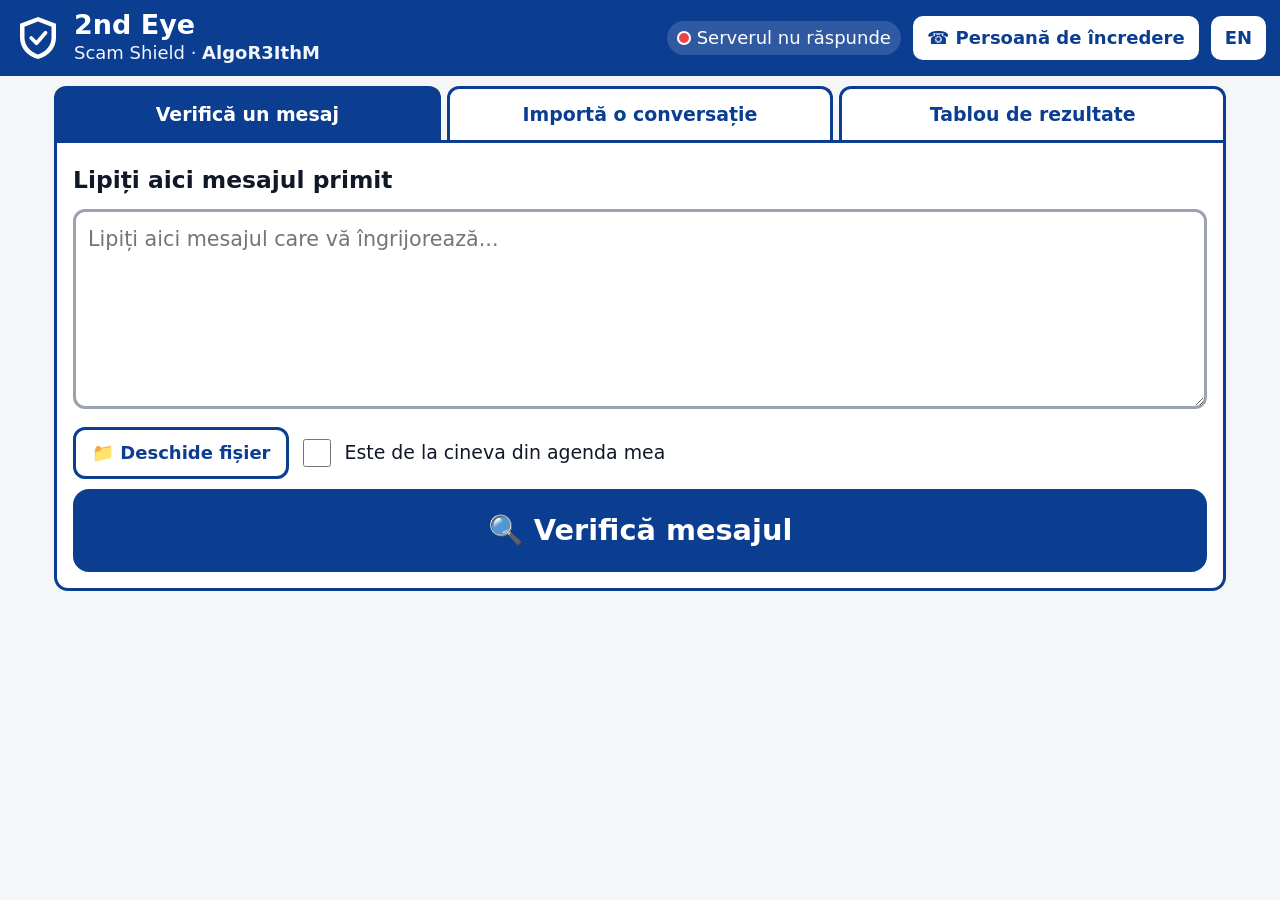
==== web/index.html @ 867c6724 "2nd Eye (AlgoR3IthM): working state before code freeze Detector (rules, link checks, local LLM, fusi" ====
<!doctype html>
<html lang="ro">
<head>
<meta charset="utf-8">
<meta name="viewport" content="width=device-width, initial-scale=1">
<title>2nd Eye - AlgoR3IthM</title>
<style>
:root{
  --bg:#f4f6f8; --card:#fff; --ink:#111827; --muted:#374151; --line:#9ca3af;
  --brand:#0b3d91; --brand-ink:#fff;
  --safe-bg:#dcfce7; --safe:#14532d; --safe-line:#15803d;
  --warn-bg:#fef3c7; --warn:#78350f; --warn-line:#b45309;
  --bad-bg:#fee2e2; --bad:#7f1d1d; --bad-line:#b91c1c;
  --hl:#fde047;
}
*{box-sizing:border-box}
html{font-size:18px}
body{margin:0;background:var(--bg);color:var(--ink);font-family:system-ui,-apple-system,"Segoe UI",Roboto,Arial,sans-serif;font-size:1rem;line-height:1.45}
button,input,textarea,select{font:inherit;color:inherit}
button{cursor:pointer}
:focus-visible{outline:4px solid #2563eb;outline-offset:2px}
header{background:var(--brand);color:#fff;padding:10px 14px;display:flex;align-items:center;gap:12px;flex-wrap:wrap}
.logo{width:48px;height:48px;flex:none}
.brand{flex:1;min-width:180px}
.brand b{display:block;font-size:1.5rem;line-height:1.1}
.brand span{font-size:1rem;opacity:.95}
.status{display:flex;align-items:center;gap:6px;font-size:1rem;background:rgba(255,255,255,.15);padding:4px 10px;border-radius:99px}
.dot{width:14px;height:14px;border-radius:50%;background:#9ca3af;border:2px solid #fff;flex:none}
.dot.on{background:#22c55e}.dot.rules{background:#facc15}.dot.off{background:#ef4444}
.hbtn{background:#fff;color:var(--brand);border:2px solid #fff;border-radius:10px;padding:6px 12px;font-weight:700;min-height:44px}
nav{display:flex;gap:6px;padding:10px 14px 0;max-width:1200px;margin:0 auto}
nav button{flex:1;padding:12px 8px;border:3px solid var(--brand);border-bottom:0;border-radius:12px 12px 0 0;background:#fff;color:var(--brand);font-weight:700;font-size:1.05rem}
nav button[aria-selected=true]{background:var(--brand);color:#fff}
main{max-width:1200px;margin:0 auto;padding:0 14px 40px}
.panel{background:var(--card);border:3px solid var(--brand);border-radius:0 0 14px 14px;padding:16px}
h2{margin:.2em 0 .5em;font-size:1.3rem}
textarea{width:100%;min-height:200px;font-size:1.15rem;padding:12px;border:3px solid var(--line);border-radius:12px;resize:vertical;background:#fff}
.row{display:flex;gap:10px;flex-wrap:wrap;align-items:center;margin:10px 0}
.btn{border:3px solid var(--brand);background:#fff;color:var(--brand);border-radius:12px;padding:10px 16px;font-weight:700;min-height:48px}
.btn.big{display:block;width:100%;background:var(--brand);color:#fff;font-size:1.6rem;padding:18px 12px;min-height:72px;border-radius:16px}
.btn:disabled{opacity:.6;cursor:wait}
.check{display:flex;align-items:center;gap:10px;font-size:1.05rem}
.check input{width:28px;height:28px;flex:none}
.msg{padding:12px 14px;border-radius:12px;border:3px solid var(--warn-line);background:var(--warn-bg);color:var(--warn);font-weight:600;margin:10px 0}
.msg.info{border-color:var(--brand);background:#dbeafe;color:#1e3a8a}
.hidden{display:none!important}
.love{background:#fff;color:var(--ink);border:3px solid var(--brand);border-radius:12px;padding:14px;margin-top:14px}
.love h3{margin:0 0 8px;font-size:1.3rem}
.love ul{list-style:none;margin:0;padding:0;display:flex;flex-direction:column;gap:8px}
.love li{border:3px solid var(--line);border-radius:10px;padding:8px 10px;font-size:1.05rem}
.love li.yes{border-color:var(--warn-line);background:var(--warn-bg);color:var(--warn);font-weight:700}
.love li b{display:block;font-size:1.05rem}
.love .big{font-size:1.5rem;font-weight:800;line-height:1.3;margin:12px 0 0}

/* result */
.result{border:5px solid;border-radius:18px;padding:16px;margin-top:16px}
.result.SAFE{background:var(--safe-bg);border-color:var(--safe-line);color:var(--safe)}
.result.SUSPICIOUS{background:var(--warn-bg);border-color:var(--warn-line);color:var(--warn)}
.result.SCAM{background:var(--bad-bg);border-color:var(--bad-line);color:var(--bad)}
.vhead{display:flex;gap:12px;align-items:center}
.vicon{font-size:3rem;line-height:1;flex:none;width:64px;height:64px;border-radius:50%;display:flex;align-items:center;justify-content:center;background:#fff;border:4px solid currentColor;font-weight:900}
.vlabel{font-size:1.9rem;font-weight:800;line-height:1.15}
.warning{font-size:1.65rem;line-height:1.35;margin:14px 0;font-weight:600;color:var(--ink);background:#fff;border-radius:12px;padding:14px}
.chips-title{font-weight:800;font-size:1.15rem;margin:12px 0 6px}
.chips{display:flex;gap:8px;flex-wrap:wrap}
.chip{background:#fff;border:3px solid currentColor;border-radius:99px;padding:6px 14px;font-weight:700;font-size:1.1rem;color:var(--ink)}
.acts{display:flex;gap:10px;flex-wrap:wrap;margin-top:14px}
.acts .btn{flex:1;min-width:200px;font-size:1.15rem}
.tel{display:inline-flex;align-items:center;justify-content:center;text-decoration:none}
details{margin-top:12px;color:var(--ink)}
summary{cursor:pointer;font-weight:700;padding:6px 0}
.tags{display:flex;gap:6px;flex-wrap:wrap;margin:6px 0}
.tag{font-size:.95rem;background:#fff;border:2px solid var(--line);border-radius:8px;padding:2px 8px;color:var(--ink)}
/* thread */
.thread{display:flex;flex-direction:column;gap:12px;margin-top:14px;color:var(--ink)}
.bwrap{display:flex;flex-direction:column;max-width:92%}
.bwrap.sender{align-self:flex-start}
.bwrap.reader{align-self:flex-end;align-items:flex-end}
.bubble{padding:10px 14px;border-radius:16px;font-size:1.1rem;white-space:pre-wrap;word-break:break-word;border:3px solid var(--line);background:#fff}
.bwrap.reader .bubble{background:#d1d5db;border-color:#6b7280;border-bottom-right-radius:4px}
.bwrap.sender .bubble{border-bottom-left-radius:4px}
.bwrap.first .bubble{border:5px solid var(--bad-line);background:#fff5f5}
.firstlbl{background:var(--bad-line);color:#fff;font-weight:800;padding:4px 10px;border-radius:8px 8px 0 0;align-self:flex-start;font-size:1rem}
.who{font-size:.95rem;color:var(--muted);margin:0 6px 2px}
mark{background:var(--hl);color:#000;border-radius:4px;padding:0 2px;font-weight:700;text-decoration:underline;text-decoration-style:wavy;text-underline-offset:3px}
.nf{margin-top:4px}
.nf .tag{border-color:var(--bad-line);color:var(--bad);background:#fff5f5;font-weight:600}
.risk{margin-top:6px;width:min(420px,100%)}
.rbar{position:relative;height:16px;background:#e5e7eb;border:2px solid #4b5563;border-radius:8px;overflow:hidden}
.rfill{height:100%}
.rtick{position:absolute;top:0;bottom:0;width:3px;background:#000}
.rtxt{font-size:.9rem;color:var(--muted);display:flex;justify-content:space-between}
/* dashboard */
.drop{border:4px dashed var(--brand);border-radius:14px;padding:16px;text-align:center;background:#eff6ff}
.drop.over{background:#bfdbfe}
.summary{display:flex;gap:10px;flex-wrap:wrap;margin:12px 0}
.sbox{flex:1;min-width:120px;border:3px solid;border-radius:12px;padding:6px 10px;text-align:center;font-weight:800;font-size:1.2rem;background:#fff}
.sbox small{display:block;font-weight:600;font-size:.95rem}
.sbox.SAFE{border-color:var(--safe-line);color:var(--safe)}
.sbox.SUSPICIOUS{border-color:var(--warn-line);color:var(--warn)}
.sbox.SCAM{border-color:var(--bad-line);color:var(--bad)}
.sbox.ALL{border-color:var(--brand);color:var(--brand)}
.tw{overflow-x:auto}
table{border-collapse:collapse;width:100%;font-size:1.1rem;min-width:820px}
th{background:var(--brand);color:#fff;text-align:left;padding:6px 8px;position:sticky;top:0}
td{padding:3px 8px;border-bottom:2px solid #d1d5db;white-space:nowrap}
td.fl{white-space:normal;font-size:.85rem;font-family:ui-monospace,Consolas,monospace;line-height:1.2}
tbody tr{cursor:pointer;height:38px}
tbody tr:hover{background:#eff6ff}
tbody tr:focus-visible{outline:4px solid #2563eb;outline-offset:-4px}
.vb{display:inline-block;font-weight:800;padding:1px 10px;border-radius:8px;border:3px solid}
.vb.SAFE{background:var(--safe-bg);color:var(--safe);border-color:var(--safe-line)}
.vb.SUSPICIOUS{background:var(--warn-bg);color:var(--warn);border-color:var(--warn-line)}
.vb.SCAM{background:var(--bad-bg);color:var(--bad);border-color:var(--bad-line)}
.vb.ERR{background:#e5e7eb;border-color:#4b5563}
td.diff{background:#fecaca;outline:3px solid var(--bad-line);outline-offset:-3px;font-weight:800}
.progress{height:20px;border:2px solid var(--brand);border-radius:10px;overflow:hidden;background:#fff}
.progress div{height:100%;background:var(--brand);width:0}
.cmp{margin-top:10px;font-weight:700;font-size:1.1rem}
dialog{border:5px solid var(--brand);border-radius:16px;padding:16px;max-width:760px;width:calc(100% - 20px);max-height:92vh;overflow:auto;background:#fff;color:var(--ink)}
dialog::backdrop{background:rgba(0,0,0,.6)}
dialog label{display:block;font-weight:700;margin:10px 0 4px}
dialog input[type=text],dialog input[type=tel]{width:100%;padding:10px;border:3px solid var(--line);border-radius:10px;font-size:1.1rem}
.toolbar{display:block}
body.compact header{padding:4px 14px}
body.compact .logo{width:34px;height:34px}
body.compact .brand span{display:none}
body.compact .brand b{font-size:1.2rem}
body.compact nav{padding-top:6px}
body.compact nav button{padding:6px 8px}
body.compact .panel{padding:8px}
body.compact .drop{padding:0 8px;border-width:2px;border-radius:8px}
body.compact .drop>div:first-child{display:none}
body.compact .drop .row{margin:2px 0}
body.compact .drop .btn{min-height:30px;padding:0 12px;border-width:2px}
body.compact .toolbar{display:flex;gap:10px;align-items:center;flex-wrap:wrap}
body.compact .summary{flex:1;margin:6px 0;flex-wrap:nowrap}
body.compact .sbox{padding:0 8px;min-width:0;font-size:1.1rem;display:flex;gap:8px;align-items:center;justify-content:center}
body.compact .toolbar .row{margin:0;flex-wrap:nowrap}
body.compact .toolbar .btn{min-height:36px;padding:2px 10px;font-size:.95rem}
body.compact .cmp{margin:2px 0;font-size:1rem}
body.compact th{padding:3px 8px}
body.compact main,body.compact nav{max-width:1700px}
body.compact td,body.compact th{line-height:1.1}
body.compact tbody tr{height:25px}
body.compact td.fl{font-size:.78rem;overflow-wrap:anywhere}
body.compact .msg{padding:4px 10px;margin:4px 0;font-size:.95rem}
body.compact td{padding:0 8px}
body.compact .vb{padding:0 8px;border-width:2px;font-size:1rem;line-height:1.05}
body.compact nav button{font-size:1rem}
/* import tab */
.hint{font-size:1.05rem;color:var(--muted);margin:6px 0 10px}
.q{font-weight:800;font-size:1.25rem;margin:16px 0 8px}
.pbtns{display:flex;gap:10px;flex-wrap:wrap}
.pbtn{border:3px solid var(--brand);background:#fff;color:var(--brand);border-radius:14px;padding:12px 18px;font-weight:800;font-size:1.3rem;min-height:56px;max-width:100%;overflow-wrap:anywhere}
.pbtn[aria-pressed=true]{background:var(--brand);color:#fff}
select{font-size:1.15rem;padding:10px;border:3px solid var(--line);border-radius:10px;background:#fff;min-height:48px;max-width:100%}
.impthread{max-height:420px;overflow-y:auto;padding:10px;border:3px solid var(--line);border-radius:12px;background:#f9fafb;margin-top:6px}
.fmtline{font-weight:700;margin:10px 0 0}
@media (max-width:480px){
  .vlabel{font-size:1.6rem}.warning{font-size:1.45rem}.btn.big{font-size:1.4rem}
  nav{padding:8px 8px 0}main{padding:0 8px 30px}.panel{padding:10px}
}
@media (min-width:900px){ .warning{font-size:1.9rem} .vlabel{font-size:2.2rem} }
</style>
</head>
<body>
<header>
  <svg class="logo" viewBox="0 0 64 64" role="img" aria-label="Shield">
    <path d="M32 4 56 13v18c0 15-10 25-24 29C18 56 8 46 8 31V13z" fill="#fff"/>
    <path d="M32 10 50 17v14c0 11-7 19-18 23C21 50 14 42 14 31V17z" fill="#0b3d91"/>
    <path d="M23 32l7 7 12-14" fill="none" stroke="#fff" stroke-width="5" stroke-linecap="round" stroke-linejoin="round"/>
  </svg>
  <div class="brand"><b>2nd Eye</b><span>Scam Shield &middot; <strong>AlgoR3IthM</strong></span></div>
  <div class="status" id="status" role="status"><span class="dot" id="dot"></span><span id="statusTxt"></span></div>
  <button class="hbtn" id="btnSettings" type="button"><span aria-hidden="true">&#9742;</span> <span data-i="settings"></span></button>
  <button class="hbtn" id="btnLang" type="button" aria-label="Limba / Language">EN</button>
</header>

<nav role="tablist">
  <button role="tab" id="tabCheck" aria-selected="true" aria-controls="pCheck" data-i="tabCheck"></button>
  <button role="tab" id="tabImp" aria-selected="false" aria-controls="pImp" data-i="tabImp"></button>
  <button role="tab" id="tabDash" aria-selected="false" aria-controls="pDash" data-i="tabDash"></button>
</nav>

<main>
<section class="panel" id="pCheck" role="tabpanel">
  <h2 data-i="pasteTitle"></h2>
  <textarea id="txt" data-ph="pastePh" aria-label="Message"></textarea>
  <div class="row">
    <button class="btn" id="btnFile" type="button"><span aria-hidden="true">&#128193;</span> <span data-i="openFile"></span></button>
    <input type="file" id="fileOne" accept=".json,application/json" class="hidden">
    <label class="check"><input type="checkbox" id="known"> <span data-i="known"></span></label>
  </div>
  <div id="fileNote" class="msg info hidden"></div>
  <button class="btn big" id="btnGo" type="button"><span aria-hidden="true">&#128269;</span> <span data-i="go"></span></button>
  <div id="checkMsg" class="msg hidden" role="alert"></div>
  <div id="resultBox"></div>
</section>

<section class="panel hidden" id="pImp" role="tabpanel">
  <h2 data-i="impTitle"></h2>
  <div class="hint" data-i="impHint"></div>
  <textarea id="impTxt" data-ph="impPh" aria-label="Conversation"></textarea>
  <div class="row">
    <button class="btn" id="impFileBtn" type="button"><span aria-hidden="true">&#128193;</span> <span data-i="impOpen"></span></button>
    <input type="file" id="impFile" accept=".txt,text/plain" class="hidden">
  </div>
  <div id="impNote" class="msg info hidden" role="status"></div>
  <div id="impStep" class="hidden">
    <div class="fmtline" id="impFmt"></div>
    <div id="impWho">
      <div class="q" id="impQ"></div>
      <div class="pbtns" id="impBtns" role="group" aria-labelledby="impQ"></div>
    </div>
    <div class="row">
      <label for="impChan" style="font-weight:700" data-i="impChan"></label>
      <select id="impChan">
        <option value="whatsapp">WhatsApp</option><option value="sms">SMS</option><option value="telegram">Telegram</option>
        <option value="messenger">Messenger</option><option value="email">Email</option>
      </select>
      <label class="check"><input type="checkbox" id="impKnown"> <span data-i="impKnown"></span></label>
    </div>
    <div class="q" data-i="impPrev"></div>
    <div class="impthread thread" id="impThread" tabindex="0"></div>
    <div style="height:14px"></div>
    <button class="btn big" id="impGo" type="button"><span aria-hidden="true">&#128269;</span> <span id="impGoTxt"></span></button>
  </div>
  <div id="impMsg" class="msg hidden" role="alert"></div>
  <div id="impResult"></div>
</section>

<section class="panel hidden" id="pDash" role="tabpanel">
  <div class="drop" id="drop">
    <div style="font-weight:700" data-i="dropTitle"></div>
    <div class="row" style="justify-content:center">
      <button class="btn" id="btnFolder" type="button"><span aria-hidden="true">&#128194;</span> <span data-i="loadFolder"></span></button>
      <button class="btn" id="btnFiles" type="button"><span aria-hidden="true">&#128196;</span> <span data-i="loadFiles"></span></button>
    </div>
    <input type="file" id="inFolder" webkitdirectory directory multiple class="hidden">
    <input type="file" id="inFiles" accept=".json,application/json" multiple class="hidden">
    <div class="progress hidden" id="prog"><div id="progBar"></div></div>
    <div id="progTxt"></div>
  </div>
  <div id="dashMsg" class="msg hidden" role="alert"></div>
  <div class="toolbar"><div class="summary" id="summary"></div>
  <div class="row" id="dashActs">
    <button class="btn" id="btnCsv" type="button" disabled><span aria-hidden="true">&#128190;</span> <span data-i="exportCsv"></span></button>
    <button class="btn" id="btnCmp" type="button" disabled><span aria-hidden="true">&#9878;</span> <span data-i="compare"></span></button>
    <input type="file" id="inCsv" accept=".csv,text/csv" class="hidden">
  </div></div>
  <div class="cmp" id="cmpOut"></div>
  <div class="tw"><table id="tbl">
    <thead><tr><th>ID</th><th data-i="colVerdict"></th><th data-i="colType"></th><th data-i="colScore"></th><th data-i="colFirst"></th><th data-i="colFlags"></th></tr></thead>
    <tbody id="tbody"></tbody>
  </table></div>
</section>
</main>

<dialog id="dlgDetail">
  <div class="row" style="justify-content:space-between"><h2 id="detTitle" style="margin:0"></h2><button class="btn" id="detClose" type="button" data-i="close"></button></div>
  <div id="detBody"></div>
</dialog>

<dialog id="dlgSet">
  <h2 data-i="settingsTitle"></h2>
  <p data-i="settingsHelp"></p>
  <label for="tName" data-i="tName"></label>
  <input type="text" id="tName" autocomplete="off">
  <label for="tNum" data-i="tNum"></label>
  <input type="tel" id="tNum" inputmode="tel" autocomplete="off" placeholder="07xx xxx xxx">
  <div class="row"><button class="btn" id="setSave" type="button" data-i="save"></button><button class="btn" id="setClear" type="button" data-i="clear"></button><button class="btn" id="setClose" type="button" data-i="close"></button></div>
</dialog>

<script>
"use strict";
(function(){
var MAX_CHARS = 8000;

var S = {
 ro:{
  loveTitle:"Semnele unei povești de dragoste false", loveYes:"⚠ Apare", loveNo:"✔ Nu apare",
  loveS1:"Îl cunoașteți doar de pe internet sau de la un mesaj venit din greșeală", loveS2:"Vorbește foarte repede despre dragoste", loveS3:"Are mereu un motiv să nu vă vedeți sau să nu vorbiți video", loveS4:"Vrea să vorbiți pe altă aplicație sau în secret", loveS5:"Cere bani pentru un drum, un colet, un spital sau o investiție", loveS6:"Promite că vă dă banii înapoi sau că veți fi bogați împreună",
  loveBig:"Cineva care vă iubește cu adevărat nu vă cere bani înainte să vă cunoască în persoană. Vorbiți cu cineva din familie înainte de orice.",
  settings:"Persoană de încredere", tabCheck:"Verifică un mesaj", tabDash:"Tablou de rezultate",
  pasteTitle:"Lipiți aici mesajul primit", pastePh:"Lipiți aici mesajul care vă îngrijorează...",
  openFile:"Deschide fișier", known:"Este de la cineva din agenda mea", go:"Verifică mesajul", checking:"Se verifică...",
  health_llm:"Pornit (cu analiză avansată)", health_rules:"Pornit (verificare pe reguli)", health_off:"Serverul nu răspunde", health_unk:"Se verifică serverul...",
  v_SAFE:"Pare în regulă", v_SUSPICIOUS:"Atenție, verificați înainte să răspundeți", v_SCAM:"Pare o țeapă! Nu răspundeți",
  wants:"Ce vrea de la dumneavoastră?", wantsNone:"Nu cere nimic periculos.", details:"Detalii: semne de alarmă și conversație", flagsTitle:"Semne de alarmă găsite",
  speak:"Citește cu voce tare", stopSpeak:"Oprește citirea", call:"Sună pe cineva de încredere", callNamed:"Sună: ",
  noVoice:"Nu am găsit pe acest dispozitiv o voce locală pentru citire. Mesajul nu este trimis nicăieri, deci nu pot citi cu voce tare.",
  noSpeech:"Citirea cu voce tare nu este disponibilă în acest browser.",
  needTrusted:"Mai întâi salvați o persoană de încredere (nume și număr).",
  settingsTitle:"Persoană de încredere", settingsHelp:"Familia salvează o singură dată aici cine poate fi sunat. Se păstrează doar pe acest dispozitiv.",
  tName:"Nume (de exemplu: Andrei, fiul meu)", tNum:"Număr de telefon", save:"Salvează", clear:"Șterge", close:"Închide", saved:"Salvat.",
  badNum:"Numărul nu pare corect. Folosiți doar cifre, de exemplu 0712345678.",
  firstHere:"Aici începe pericolul", sender:"Expeditor", reader:"Dumneavoastră", risk:"Risc", thr:"25 = suspect, 50 = țeapă",
  fileNote:"Fișier încărcat: ", fileCleared:"",
  errEmpty:"Nu ați lipit niciun mesaj. Lipiți textul în căsuță și apăsați butonul mare.",
  errLong:"Mesajul este foarte lung (peste "+MAX_CHARS+" de caractere). Lipiți doar partea importantă, vă rog.",
  errJson:"Fișierul nu pare un scenariu valid. Alegeți un fișier .json cu mesaje, sau lipiți textul mesajului.",
  errNoMsgs:"Fișierul nu conține mesaje de verificat.",
  errServer:"Nu mă pot conecta la serverul local. Verificați că aplicația este pornită și încercați din nou.",
  errBad:"Serverul a răspuns neașteptat. Încercați din nou peste câteva clipe.",
  dropTitle:"Trageți aici un dosar sau mai multe fișiere .json (doar acestea sunt analizate)",
  loadFolder:"Încarcă un dosar", loadFiles:"Încarcă fișiere", exportCsv:"Export CSV", compare:"Compară cu rezultatele așteptate",
  colVerdict:"Verdict", colType:"Tip țeapă", colScore:"Scor de risc", colFirst:"Prima alertă", colFlags:"Semne de alarmă (coduri)",
  total:"Scenarii încărcate", progress:"Se analizează ", of:" din ", done:"Gata.",
  noJson:"Nu am găsit niciun fișier .json în selecție.", skipped:" fișier(e) ignorate (nu sunt .json).", failedN:" scenariu(i) nu au putut fi analizate (marcate cu ERR).",
  cmpTitle:"Comparație cu fișierul așteptat", cmpVerdict:"verdict", cmpType:"tip", cmpFirst:"prima alertă", cmpMissing:"fără rând așteptat: ",
  errCsv:"Fișierul CSV nu pare corect.", cmpFirstLoad:"Încărcați mai întâi scenariile.",
  detTitle:"Detalii scenariu ", expected:"așteptat: ", noMsgs:"(fără mesaje)",
  tabImp:"Importă o conversație", impTitle:"Importați o conversație întreagă",
  impHint:"În WhatsApp: selectați mesajele, apăsați Copiere și lipiți aici. Sau deschideți un fișier exportat (.txt). Conversația rămâne pe acest calculator.",
  impPh:"Lipiți aici conversația copiată din WhatsApp, Telegram sau alt program...", impOpen:"Deschide conversația exportată (.txt)",
  impFile:"Fișier încărcat: ", impQ:"Care dintre aceștia sunteți dumneavoastră?", impChan:"Canal:", impKnown:"Este din agenda mea",
  impPrev:"Așa am înțeles conversația (dumneavoastră în dreapta, în gri):", impGo:"Verifică conversația", impGoSingle:"Verifică mesajul primit",
  impMore:"Se arată doar primele mesaje.",
  impSelNone:"Alegeți mai întâi care dintre participanți sunteți dumneavoastră.",
  impOne:"Am găsit un singur participant. Nu este o problemă: pot verifica textul ca pe un mesaj primit de la cealaltă persoană.",
  impPlain:"Nu am recunoscut o conversație cu mai mulți participanți. Pot verifica textul ca pe un singur mesaj primit de la cealaltă persoană.",
  impEmpty:"Nu am găsit mesaje în text. Lipiți conversația sau alegeți un fișier .txt.",
  impLong:"Textul este foarte lung. Lipiți doar partea importantă, vă rog.",
  impMsgs:" mesaje",
  fmt_whatsapp_web:"Format recunoscut: WhatsApp (copiat din WhatsApp Web sau desktop)", fmt_whatsapp_android:"Format recunoscut: WhatsApp (export Android)",
  fmt_whatsapp_ios:"Format recunoscut: WhatsApp (export iPhone)", fmt_telegram:"Format recunoscut: Telegram",
  fmt_generic:"Format recunoscut: rânduri de tipul „Nume: mesaj”", fmt_plain:"Format: text simplu"
 },
 en:{
  loveTitle:"Signs of a fake love story", loveYes:"⚠ Found", loveNo:"✔ Not found",
  loveS1:"You know them only from the internet or from a message sent by mistake", loveS2:"They talk about love very fast", loveS3:"They always have a reason not to meet or not to talk on video", loveS4:"They want to move to another app or keep it secret", loveS5:"They ask for money for a trip, a parcel, a hospital or an investment", loveS6:"They promise to pay you back or that you will be rich together",
  loveBig:"Someone who truly loves you does not ask you for money before meeting you in person. Talk to someone in your family before doing anything.",
  settings:"Trusted person", tabCheck:"Check a message", tabDash:"Results dashboard",
  pasteTitle:"Paste the message you received", pastePh:"Paste the message that worries you here...",
  openFile:"Open file", known:"It is from someone in my contacts", go:"Check the message", checking:"Checking...",
  health_llm:"On (with advanced analysis)", health_rules:"On (rules-only check)", health_off:"Server not responding", health_unk:"Checking server...",
  v_SAFE:"Looks fine", v_SUSPICIOUS:"Careful, check before you reply", v_SCAM:"Looks like a scam! Do not reply",
  wants:"What does it want from you?", wantsNone:"It does not ask for anything dangerous.", details:"Details: warning signs and conversation", flagsTitle:"Warning signs found",
  speak:"Read aloud", stopSpeak:"Stop reading", call:"Call someone you trust", callNamed:"Call: ",
  noVoice:"No local voice for reading was found on this device. The message is never sent anywhere, so I cannot read it aloud.",
  noSpeech:"Reading aloud is not available in this browser.",
  needTrusted:"First save a trusted person (name and number).",
  settingsTitle:"Trusted person", settingsHelp:"The family saves once here who can be called. It stays only on this device.",
  tName:"Name (for example: Andrei, my son)", tNum:"Phone number", save:"Save", clear:"Delete", close:"Close", saved:"Saved.",
  badNum:"The number does not look right. Use digits only, for example 0712345678.",
  firstHere:"Danger starts here", sender:"Sender", reader:"You", risk:"Risk", thr:"25 = suspicious, 50 = scam",
  fileNote:"File loaded: ", fileCleared:"",
  errEmpty:"No message pasted. Paste the text in the box and press the big button.",
  errLong:"The message is very long (over "+MAX_CHARS+" characters). Please paste only the important part.",
  errJson:"The file does not look like a valid scenario. Choose a .json file with messages, or paste the message text.",
  errNoMsgs:"The file contains no messages to check.",
  errServer:"I cannot reach the local server. Check that the app is running and try again.",
  errBad:"The server answered unexpectedly. Please try again in a moment.",
  dropTitle:"Drop a folder or several .json files here (only these are analysed)",
  loadFolder:"Load a folder", loadFiles:"Load files", exportCsv:"Export CSV", compare:"Compare with expected results",
  colVerdict:"Verdict", colType:"Scam type", colScore:"Risk score", colFirst:"First alert", colFlags:"Red flags (codes)",
  total:"Scenarios loaded", progress:"Analysing ", of:" of ", done:"Done.",
  noJson:"No .json file found in the selection.", skipped:" file(s) skipped (not .json).", failedN:" scenario(s) could not be analysed (marked ERR).",
  cmpTitle:"Comparison with expected file", cmpVerdict:"verdict", cmpType:"type", cmpFirst:"first alert", cmpMissing:"no expected row: ",
  errCsv:"The CSV file does not look right.", cmpFirstLoad:"Load the scenarios first.",
  detTitle:"Scenario details ", expected:"expected: ", noMsgs:"(no messages)",
  tabImp:"Import a conversation", impTitle:"Import a whole conversation",
  impHint:"In WhatsApp: select the messages, tap Copy and paste here. Or open an exported file (.txt). The conversation stays on this computer.",
  impPh:"Paste the conversation copied from WhatsApp, Telegram or another app here...", impOpen:"Open the exported conversation (.txt)",
  impFile:"File loaded: ", impQ:"Which of these are you?", impChan:"Channel:", impKnown:"It is from my contacts",
  impPrev:"This is how I understood the conversation (you on the right, in grey):", impGo:"Check the conversation", impGoSingle:"Check the received message",
  impMore:"Only the first messages are shown.",
  impSelNone:"First choose which participant is you.",
  impOne:"I found only one participant. That is fine: I can check the text as a message received from the other person.",
  impPlain:"I did not recognise a conversation with several participants. I can check the text as a single message received from the other person.",
  impEmpty:"No messages found in the text. Paste the conversation or choose a .txt file.",
  impLong:"The text is very long. Please paste only the important part.",
  impMsgs:" messages",
  fmt_whatsapp_web:"Format recognised: WhatsApp (copied from WhatsApp Web or desktop)", fmt_whatsapp_android:"Format recognised: WhatsApp (Android export)",
  fmt_whatsapp_ios:"Format recognised: WhatsApp (iPhone export)", fmt_telegram:"Format recognised: Telegram",
  fmt_generic:"Format recognised: lines like \"Name: message\"", fmt_plain:"Format: plain text"
 }
};
var FLAGS = {
 RF_CODE_REQUEST:["Vrea un cod primit pe telefon","Wants a code sent to your phone"],
 RF_REMOTE_ACCESS:["Vrea acces la calculatorul sau telefonul dumneavoastră","Wants access to your computer or phone"],
 RF_DATA_REQUEST:["Cere date personale sau ale cardului","Asks for personal or card data"],
 RF_PAYMENT_REQUEST:["Cere bani","Asks for money"],
 RF_SUSPICIOUS_CONTACT:["Link sau adresă care nu este cea oficială","Link or address that is not the official one"],
 RF_NEW_NUMBER:["Spune că are un număr nou","Says it has a new number"],
 RF_SECRECY:["Vă cere să păstrați secretul","Asks you to keep it secret"],
 RF_TOO_GOOD:["Promite ceva prea frumos ca să fie adevărat","Promises something too good to be true"],
 RF_IMPERSONATION:["Se dă drept altcineva (bancă, firmă, autoritate)","Pretends to be someone else (bank, firm, authority)"],
 RF_URGENCY:["Vă grăbește","Rushes you"],
 RF_THREAT:["Vă amenință","Threatens you"],
 RF_EMOTIONAL_PRESSURE:["Apasă pe sentimente","Plays on your feelings"],
 RF_CHANNEL_SWITCH:["Vă mută pe alt canal de discuție","Moves you to another chat channel"]
};
var CHIPS = [
 ["RF_PAYMENT_REQUEST","💰","Bani","Money"],
 ["RF_DATA_REQUEST","🪪","Date personale","Personal data"],
 ["RF_CODE_REQUEST","🔢","Cod","Code"],
 ["RF_REMOTE_ACCESS","🖥️","Acces la calculator","Computer access"],
 ["RF_URGENCY","⏱️","Grabă","Hurry"],
 ["RF_SECRECY","🤫","Secret","Secrecy"]
];
var ICON = {SAFE:"✔", SUSPICIOUS:"⚠", SCAM:"✖"};
var EMO = {SAFE:"🟢", SUSPICIOUS:"🟠", SCAM:"🔴"};
var VCOLOR = {SAFE:"#15803d", SUSPICIOUS:"#b45309", SCAM:"#b91c1c"};

var lang = "ro";
try{ var sl = localStorage.getItem("sb_lang"); if(sl==="en"||sl==="ro") lang=sl; }catch(e){}
function t(k){ return (S[lang][k]!==undefined?S[lang][k]:S.ro[k]) || k; }
function $(id){ return document.getElementById(id); }
function el(tag, cls, text){ var e=document.createElement(tag); if(cls) e.className=cls; if(text!==undefined&&text!==null) e.textContent=text; return e; }
function clear(n){ while(n.firstChild) n.removeChild(n.firstChild); }
function flagName(c){ var f=FLAGS[c]; return f? f[lang==="ro"?0:1] : c; }

var state = { health:null, last:null, lastKnown:false, rows:[], expected:null, cmpInfo:null, busy:false };

/* ---------- i18n ---------- */
function applyLang(){
  document.documentElement.lang = lang;
  var i, n, ns = document.querySelectorAll("[data-i]");
  for(i=0;i<ns.length;i++) ns[i].textContent = t(ns[i].getAttribute("data-i"));
  ns = document.querySelectorAll("[data-ph]");
  for(i=0;i<ns.length;i++) ns[i].placeholder = t(ns[i].getAttribute("data-ph"));
  $("btnLang").textContent = lang==="ro" ? "EN" : "RO";
  renderHealth();
  if(state.last) renderResult(state.last, state.lastKnown);
  renderTable(); renderSummary(); renderImport();
  if(state.expected) showCompare();
}

/* ---------- health ---------- */
function renderHealth(){
  var h = state.health, d = $("dot"), k;
  if(h===null){ k="health_unk"; d.className="dot"; }
  else if(h===false){ k="health_off"; d.className="dot off"; }
  else if(h.llm){ k="health_llm"; d.className="dot on"; }
  else { k="health_rules"; d.className="dot rules"; }
  $("statusTxt").textContent = t(k);
}
function pollHealth(){
  fetch("/api/health",{cache:"no-store"}).then(function(r){ if(!r.ok) throw 0; return r.json(); })
   .then(function(j){ state.health = {llm:!!(j&&j.llm), model:j&&j.model}; renderHealth(); })
   .catch(function(){ state.health=false; renderHealth(); });
}

/* ---------- API ---------- */
function postJSON(url, body){
  return fetch(url,{method:"POST",headers:{"Content-Type":"application/json"},body:JSON.stringify(body)})
   .then(function(r){
      if(!r.ok){ var e=new Error("http"); e.kind="bad"; throw e; }
      return r.json();
   }, function(){ var e=new Error("net"); e.kind="server"; throw e; })
   .then(function(j){
      if(!j || typeof j!=="object" || !j.verdict){ var e=new Error("shape"); e.kind="bad"; throw e; }
      return j;
   });
}
function errMsg(e){ return t(e && e.kind==="server" ? "errServer" : "errBad"); }

/* ---------- check tab ---------- */
var loadedScenario = null;
function showCheckMsg(m){ var b=$("checkMsg"); if(!m){ b.classList.add("hidden"); return; } b.textContent=m; b.classList.remove("hidden"); }

function isScenario(o){ return o && typeof o==="object" && !Array.isArray(o) && Array.isArray(o.messages); }

$("btnFile").onclick = function(){ $("fileOne").value=""; $("fileOne").click(); };
$("fileOne").onchange = function(){
  var f = this.files && this.files[0]; if(!f) return;
  showCheckMsg("");
  var rd = new FileReader();
  rd.onload = function(){
    var o; try{ o = JSON.parse(rd.result); }catch(e){ showCheckMsg(t("errJson")); return; }
    if(!isScenario(o)){ showCheckMsg(t("errJson")); return; }
    if(!o.messages.length){ showCheckMsg(t("errNoMsgs")); return; }
    loadedScenario = o;
    var n=$("fileNote"); n.textContent = t("fileNote")+f.name; n.classList.remove("hidden");
    $("txt").value = "";
  };
  rd.onerror = function(){ showCheckMsg(t("errJson")); };
  rd.readAsText(f);
};
$("txt").addEventListener("input", function(){ if(this.value && loadedScenario){ loadedScenario=null; $("fileNote").classList.add("hidden"); } });

$("btnGo").onclick = function(){
  if(state.busy) return;
  showCheckMsg("");
  var p, known = $("known").checked;
  if(loadedScenario){
    p = function(){ return postJSON("/api/analyze", loadedScenario); };
    known = !!(loadedScenario.sender && loadedScenario.sender.known_contact);
  } else {
    var txt = $("txt").value.trim();
    if(!txt){ showCheckMsg(t("errEmpty")); return; }
    if(txt.length > MAX_CHARS){ showCheckMsg(t("errLong")); return; }
    p = function(){ return postJSON("/api/analyze-text",{text:txt,channel:"sms",known_contact:known}); };
  }
  state.busy = true; $("btnGo").disabled = true;
  $("btnGo").lastElementChild.textContent = t("checking");
  p().then(function(r){ state.last=r; state.lastKnown=known; renderResult(r, known, "resultBox"); })
   .catch(function(e){ showCheckMsg(errMsg(e)); })
   .then(function(){ state.busy=false; $("btnGo").disabled=false; $("btnGo").lastElementChild.textContent=t("go"); });
};

function loveCard(r){
  var flags = Array.isArray(r.red_flags)? r.red_flags : [];
  var pm = Array.isArray(r.per_message)? r.per_message : [];
  var isRom = r.scam_type==="ROMANCE" || (flags.indexOf("RF_EMOTIONAL_PRESSURE")>=0 && flags.indexOf("RF_PAYMENT_REQUEST")>=0 && pm.length>1);
  if(!isRom) return null;
  var msgs = pm.filter(function(m){ return m.from==="sender"; });
  var all = msgs.map(function(m){ return lowFold(m.text==null?"":m.text); }).join(" \n ");
  var half = msgs.slice(0, Math.ceil(msgs.length/2)).map(function(m){ return lowFold(m.text==null?"":m.text); }).join(" \n ");
  var fl = {}; flags.forEach(function(f){ fl[f]=1; });
  msgs.forEach(function(m){ (m.new_flags||[]).forEach(function(f){ fl[f]=1; }); });
  function has(txt, re){ return re.test(txt); }
  var found = [
    r.known_contact===false || has(all, /ne-?am cunoscut pe|am gresit numarul|te-?am vazut pe (facebook|instagram|tinder)|te-?am gasit pe|ti-?am vazut profilul|mesaj gresit|numar gresit/),
    has(half, /te iubesc|iubirea mea|suflet pereche|dragostea mea|sotia mea|sotul meu|mi-?e dor de tine|dragoste la prima|te ador/),
    has(all, /platforma petrol|platforma|nava|pe mare|misiune|armata|armatei|onu|medic in strainatate|contract|camera nu merge|nu pot vorbi video|fara video|semnal slab|nu pot sa ne vedem|nu putem sa ne vedem|nu pot veni/),
    !!(fl.RF_CHANNEL_SWITCH || fl.RF_SECRECY) || has(all, /sa nu le spui|nu spune (nimanui|copiilor)|pe whatsapp|pe telegram|pe hangouts|scrie-?mi pe/),
    !!(fl.RF_PAYMENT_REQUEST || fl.RF_TOO_GOOD) || has(all, /bilet|avion|vama|colet|cadou|spital|operatie|cont blocat|mostenire|card cadou|carduri cadou|bitcoin|crypto|platforma de investitii|investitie/),
    has(all, /ti-?i dau inapoi|ti le dau inapoi|iti dau inapoi|returnez|vom fi impreuna|viitorul nostru|profit|te rambursez|bogati impreuna/)
  ];
  var box = el("div","love"); box.setAttribute("role","region");
  var h = el("h3",null,t("loveTitle")); box.appendChild(h);
  var ul = el("ul");
  found.forEach(function(f,i){
    var li = el("li", f?"yes":"no");
    li.appendChild(el("b",null,f?t("loveYes"):t("loveNo")));
    li.appendChild(el("span",null,t("loveS"+(i+1))));
    ul.appendChild(li);
  });
  box.appendChild(ul);
  box.appendChild(el("p","big",t("loveBig")));
  return box;
}
function chipsFor(flags){
  var out=[], i;
  for(i=0;i<CHIPS.length;i++) if(flags.indexOf(CHIPS[i][0])>=0) out.push(CHIPS[i]);
  return out;
}
function vLabel(r){
  var v = r.verdict;
  if(r.label && r.label[lang]) return r.label[lang];
  return t("v_"+v);
}
var curBox = "resultBox";
function renderResult(r, known, boxId){
  if(boxId) curBox = boxId;
  var box = $(curBox); clear(box);
  var v = (r.verdict==="SAFE"||r.verdict==="SUSPICIOUS"||r.verdict==="SCAM") ? r.verdict : "SUSPICIOUS";
  var card = el("div","result "+v); card.setAttribute("role","region");
  var head = el("div","vhead");
  head.appendChild(el("div","vicon",ICON[v])); head.firstChild.setAttribute("aria-hidden","true");
  var lab = el("div","vlabel", EMO[v]+" "+vLabel(r)); head.appendChild(lab);
  card.appendChild(head);
  var warn = (r.warning && (r.warning[lang]||r.warning.ro)) || "";
  if(warn){ var w = el("div","warning",warn); w.id="warnText"; card.appendChild(w); }
  var flags = Array.isArray(r.red_flags)? r.red_flags : [];
  card.appendChild(el("div","chips-title",t("wants")));
  var ch = chipsFor(flags), cw = el("div","chips");
  if(!ch.length) cw.appendChild(el("span","chip",t("wantsNone")));
  ch.forEach(function(c){ cw.appendChild(el("span","chip", c[1]+" "+c[lang==="ro"?2:3])); });
  card.appendChild(cw);
  var lc = loveCard(r); if(lc) card.appendChild(lc);
  var acts = el("div","acts");
  var sp = el("button","btn"); sp.type="button"; sp.appendChild(el("span",null,"🔊 ")); sp.appendChild(el("span",null,t("speak")));
  sp.onclick = function(){ toggleSpeak(warn, sp, card); };
  acts.appendChild(sp);
  var tr = readTrusted(), call;
  if(tr.number){
    call = el("a","btn tel","📞 "+t("call")+" ("+(tr.name||tr.number)+")");
    call.href = "tel:"+tr.number;
  } else {
    call = el("button","btn","📞 "+t("call")); call.type="button";
    call.onclick = function(){ openSettings(); };
  }
  acts.appendChild(call);
  card.appendChild(acts);
  var vm = el("div","msg hidden"); vm.id="speakMsg"; card.appendChild(vm);
  if(r.per_message && r.per_message.length){
    var d = el("details"); d.appendChild(el("summary",null,t("details")));
    d.appendChild(flagTags(flags));
    d.appendChild(buildThread(r));
    if(r.per_message.length>1) d.open = true;
    card.appendChild(d);
  } else if(flags.length){
    var d2 = el("details"); d2.appendChild(el("summary",null,t("details"))); d2.appendChild(flagTags(flags)); card.appendChild(d2);
  }
  box.appendChild(card);
  card.scrollIntoView({behavior:"smooth",block:"start"});
}
function flagTags(flags){
  var wrap = el("div"); wrap.appendChild(el("div","chips-title",t("flagsTitle")));
  var tg = el("div","tags");
  flags.forEach(function(f){ tg.appendChild(el("span","tag","• "+flagName(f))); });
  wrap.appendChild(tg); return wrap;
}

/* ---------- thread ---------- */
function setHighlighted(node, text, hl){
  /* server offsets are Python code points; slice on code points, not UTF-16 units (emoji = 2 units) */
  var cps = Array.from(text), len = cps.length;
  function sl(a,b){ return cps.slice(a,b).join(""); }
  var segs = (Array.isArray(hl)?hl:[]).filter(function(h){ return h && isFinite(h.start) && isFinite(h.end) && h.end>h.start; })
    .map(function(h){ return {s:Math.max(0,h.start|0), e:Math.min(len,h.end|0), f:h.flag}; })
    .filter(function(h){ return h.e>h.s; }).sort(function(a,b){ return a.s-b.s || b.e-a.e; });
  var pos=0;
  segs.forEach(function(h){
    if(h.s<pos){ return; }
    if(h.s>pos) node.appendChild(document.createTextNode(sl(pos,h.s)));
    var m = el("mark",null,sl(h.s,h.e)); if(h.f) m.title=flagName(h.f); node.appendChild(m);
    pos=h.e;
  });
  if(pos<len) node.appendChild(document.createTextNode(sl(pos)));
}
function riskBar(score, verdict){
  var w = el("div","risk");
  var bar = el("div","rbar"); bar.setAttribute("role","img");
  bar.setAttribute("aria-label",t("risk")+" "+score+"/100");
  var fill = el("div","rfill"); fill.style.width = Math.max(0,Math.min(100,score))+"%";
  fill.style.background = score>=50?VCOLOR.SCAM : score>=25?VCOLOR.SUSPICIOUS : VCOLOR.SAFE;
  bar.appendChild(fill);
  [25,50].forEach(function(x){ var k=el("div","rtick"); k.style.left=x+"%"; bar.appendChild(k); });
  w.appendChild(bar);
  var tx = el("div","rtxt"); tx.appendChild(el("span",null,t("risk")+": "+score+"/100")); tx.appendChild(el("span",null,t("thr")));
  w.appendChild(tx); return w;
}
function buildThread(r){
  var th = el("div","thread");
  var fa = r.first_alert;
  (r.per_message||[]).forEach(function(m){
    var isReader = m.from==="reader";
    var wrap = el("div","bwrap "+(isReader?"reader":"sender")+((fa!==null&&fa!==undefined&&m.n===fa&&!isReader)?" first":""));
    if(wrap.classList.contains("first")) wrap.appendChild(el("div","firstlbl","⚠ "+t("firstHere")));
    wrap.appendChild(el("div","who",(isReader?t("reader"):t("sender"))+" · #"+m.n));
    var b = el("div","bubble"); setHighlighted(b, String(m.text==null?"":m.text), m.highlights); wrap.appendChild(b);
    if(m.new_flags && m.new_flags.length){
      var nf = el("div","tags nf"); m.new_flags.forEach(function(f){ nf.appendChild(el("span","tag","⚠ "+flagName(f))); }); wrap.appendChild(nf);
    }
    if(!isReader && typeof m.cumulative_score==="number") wrap.appendChild(riskBar(m.cumulative_score, m.verdict_so_far));
    th.appendChild(wrap);
  });
  if(!th.firstChild) th.appendChild(el("div",null,t("noMsgs")));
  return th;
}

/* ---------- speech ---------- */
var speaking = false;
function pickVoice(){
  var vs = window.speechSynthesis.getVoices()||[], want = lang==="ro"?"ro":"en", i, c=null;
  for(i=0;i<vs.length;i++){ var l=(vs[i].lang||"").toLowerCase().replace("_","-");
    if(l.indexOf(want)===0 && vs[i].localService){ if(l===(want==="ro"?"ro-ro":"en-us")||l===(want==="ro"?"ro-ro":"en-gb")) return vs[i]; if(!c) c=vs[i]; } }
  return c;
}
function toggleSpeak(text, btn, card){
  var m = card.querySelector("#speakMsg"); m.classList.add("hidden");
  if(!("speechSynthesis" in window) || !window.SpeechSynthesisUtterance){ m.textContent=t("noSpeech"); m.classList.remove("hidden"); return; }
  if(speaking){ window.speechSynthesis.cancel(); speaking=false; btn.lastChild.textContent=t("speak"); return; }
  if(!text) return;
  var v = pickVoice();
  if(!v){ m.textContent=t("noVoice"); m.classList.remove("hidden"); return; }
  var u = new SpeechSynthesisUtterance(text); u.voice=v; u.lang=v.lang; u.rate=0.9;
  u.onend = u.onerror = function(){ speaking=false; btn.lastChild.textContent=t("speak"); };
  speaking=true; btn.lastChild.textContent=t("stopSpeak");
  window.speechSynthesis.cancel(); window.speechSynthesis.speak(u);
}
if("speechSynthesis" in window){ try{ window.speechSynthesis.getVoices(); window.speechSynthesis.onvoiceschanged=function(){}; }catch(e){} }

/* ---------- trusted person ---------- */
function readTrusted(){
  try{ var o=JSON.parse(localStorage.getItem("sb_trusted")||"null"); if(o && typeof o.number==="string") return {name:String(o.name||""),number:o.number}; }catch(e){}
  return {name:"",number:""};
}
function openSettings(){
  var tr=readTrusted(); $("tName").value=tr.name; $("tNum").value=tr.number;
  var d=$("dlgSet"); if(d.showModal) d.showModal(); else d.setAttribute("open","");
}
$("btnSettings").onclick = openSettings;
$("setClose").onclick = function(){ $("dlgSet").close(); };
$("setSave").onclick = function(){
  var n = $("tNum").value.replace(/[^\d+]/g,"");
  if(n.indexOf("+")>0) n = n.replace(/\+/g,"");
  if(n.replace(/\D/g,"").length<6){ alert(t("badNum")); return; }
  try{ localStorage.setItem("sb_trusted", JSON.stringify({name:$("tName").value.trim().slice(0,60),number:n})); }catch(e){}
  $("dlgSet").close(); if(state.last) renderResult(state.last,state.lastKnown);
};
$("setClear").onclick = function(){ try{ localStorage.removeItem("sb_trusted"); }catch(e){} $("dlgSet").close(); if(state.last) renderResult(state.last,state.lastKnown); };

/* ---------- tabs / lang ---------- */
function selectTab(which){
  var m = {check:["tabCheck","pCheck"], imp:["tabImp","pImp"], dash:["tabDash","pDash"]};
  Object.keys(m).forEach(function(k){
    $(m[k][0]).setAttribute("aria-selected", k===which); $(m[k][1]).classList.toggle("hidden", k!==which);
  });
}
$("tabImp").onclick=function(){ selectTab("imp"); };
$("tabCheck").onclick=function(){ selectTab("check"); };
$("tabDash").onclick=function(){ selectTab("dash"); };
$("btnLang").onclick=function(){ lang = lang==="ro"?"en":"ro"; try{ localStorage.setItem("sb_lang",lang); }catch(e){} applyLang(); };

/* ---------- dashboard ---------- */
function showDashMsg(m){ var b=$("dashMsg"); if(!m){ b.classList.add("hidden"); return; } b.textContent=m; b.classList.remove("hidden"); }
function idCmp(a,b){ return String(a.id).localeCompare(String(b.id),undefined,{numeric:true}); }

function renderSummary(){
  var s=$("summary"); clear(s);
  document.body.classList.toggle("compact", state.rows.length>0);
  if(!state.rows.length) return;
  var c={SCAM:0,SUSPICIOUS:0,SAFE:0};
  state.rows.forEach(function(r){ if(r.res && c[r.res.verdict]!==undefined) c[r.res.verdict]++; });
  function box(cls,label,n,ic){ var b=el("div","sbox "+cls); b.appendChild(el("small",null,label)); b.appendChild(document.createTextNode((ic?ic+" ":"")+n)); s.appendChild(b); }
  box("ALL",t("total"),state.rows.length,"");
  box("SCAM","SCAM",c.SCAM,ICON.SCAM);
  box("SUSPICIOUS","SUSPICIOUS",c.SUSPICIOUS,ICON.SUSPICIOUS);
  box("SAFE","SAFE",c.SAFE,ICON.SAFE);
}
function vbadge(v){ var b=el("span","vb "+(ICON[v]?v:"ERR"),(ICON[v]||"?")+" "+v); return b; }
function expectedFor(id){ return state.expected? state.expected[id] : null; }

function renderTable(){
  var tb=$("tbody"); clear(tb);
  state.rows.forEach(function(row){
    var tr=el("tr"); tr.tabIndex=0; tr.setAttribute("role","button");
    var r=row.res, ex=expectedFor(row.id);
    function td(content,cls,key,val){
      var c=el("td",cls||null);
      if(typeof content==="string") c.textContent=content; else if(content) c.appendChild(content);
      if(ex && key){ var same = key==="red_flags" ? ex[key].split(";").filter(Boolean).sort().join(";")===String(val).split(";").filter(Boolean).sort().join(";") : ex[key]===val; if(!same){ c.classList.add("diff"); c.title=t("expected")+ex[key]; c.appendChild(document.createTextNode("  ≠ "+(ex[key]===""?"—":ex[key]))); } }
      tr.appendChild(c); return c;
    }
    var flags = r? (r.red_flags||[]).join(";") : "";
    var fa = r && r.first_alert!=null ? String(r.first_alert) : "";
    td(row.id,null,null);
    td(r? vbadge(r.verdict) : vbadge("ERR"),null,"verdict",r?r.verdict:"ERR");
    td(r? String(r.scam_type||"") : "",null,"scam_type",r?String(r.scam_type||""):"");
    td(r? String(r.risk_score) : "",null,"risk_score",r?String(r.risk_score):"");
    td(fa,null,"first_alert",fa);
    td(flags,"fl","red_flags",flags);
    var open=function(){ if(r) openDetail(r,row.id); };
    tr.onclick=open; tr.onkeydown=function(e){ if(e.key==="Enter"||e.key===" "){ e.preventDefault(); open(); } };
    tb.appendChild(tr);
  });
  var has = state.rows.some(function(r){return r.res;});
  $("btnCsv").disabled=!has; $("btnCmp").disabled=!has;
}

function openDetail(r,id){
  $("detTitle").textContent = t("detTitle")+id;
  var b=$("detBody"); clear(b);
  var v=(ICON[r.verdict]?r.verdict:"SUSPICIOUS");
  var card=el("div","result "+v);
  var head=el("div","vhead"); var ic=el("div","vicon",ICON[v]); ic.setAttribute("aria-hidden","true"); head.appendChild(ic);
  head.appendChild(el("div","vlabel",EMO[v]+" "+vLabel(r))); card.appendChild(head);
  var warn=(r.warning&&(r.warning[lang]||r.warning.ro))||""; if(warn) card.appendChild(el("div","warning",warn));
  card.appendChild(el("div",null,(r.scam_type||"")+" · "+t("risk")+" "+r.risk_score));
  card.appendChild(flagTags(r.red_flags||[]));
  var lc2 = loveCard(r); if(lc2) card.appendChild(lc2);
  card.appendChild(buildThread(r));
  b.appendChild(card);
  var d=$("dlgDetail"); if(d.showModal) d.showModal(); else d.setAttribute("open","");
}
$("detClose").onclick=function(){ $("dlgDetail").close(); };
document.querySelectorAll("dialog").forEach(function(d){ d.addEventListener("click",function(e){ if(e.target===d) d.close(); }); });

/* loading files */
$("btnFolder").onclick=function(){ $("inFolder").value=""; $("inFolder").click(); };
$("btnFiles").onclick=function(){ $("inFiles").value=""; $("inFiles").click(); };
$("inFolder").onchange=function(){ runFiles(Array.prototype.slice.call(this.files)); };
$("inFiles").onchange=function(){ runFiles(Array.prototype.slice.call(this.files)); };

var drop=$("drop");
["dragenter","dragover"].forEach(function(ev){ drop.addEventListener(ev,function(e){ e.preventDefault(); drop.classList.add("over"); }); });
["dragleave","drop"].forEach(function(ev){ drop.addEventListener(ev,function(e){ e.preventDefault(); drop.classList.remove("over"); }); });
window.addEventListener("dragover",function(e){ e.preventDefault(); });
window.addEventListener("drop",function(e){ e.preventDefault(); });
drop.addEventListener("drop",function(e){
  var dt=e.dataTransfer; if(!dt) return;
  var items=dt.items, entries=[], i;
  if(items && items.length && items[0].webkitGetAsEntry){
    for(i=0;i<items.length;i++){ var en=items[i].webkitGetAsEntry(); if(en) entries.push(en); }
    walk(entries).then(runFiles).catch(function(){ runFiles(Array.prototype.slice.call(dt.files)); });
  } else runFiles(Array.prototype.slice.call(dt.files));
});
function walk(entries){
  var files=[];
  function one(en){
    if(en.isFile) return new Promise(function(res){ en.file(function(f){ files.push(f); res(); },function(){ res(); }); });
    if(en.isDirectory){
      var rd=en.createReader(), all=[];
      return new Promise(function(res){
        (function more(){ rd.readEntries(function(b){ if(!b.length){ res(); return; } all=all.concat(Array.prototype.slice.call(b)); more(); },function(){ res(); }); })();
      }).then(function(){ return seq(all); });
    }
    return Promise.resolve();
  }
  function seq(list){ return list.reduce(function(p,en){ return p.then(function(){ return one(en); }); },Promise.resolve()); }
  return seq(entries).then(function(){ return files; });
}
function readText(f){ return new Promise(function(res,rej){ var r=new FileReader(); r.onload=function(){res(r.result);}; r.onerror=function(){rej();}; r.readAsText(f); }); }

var dashBusy=false;
function runFiles(files){
  if(dashBusy) return;
  showDashMsg("");
  var js=files.filter(function(f){ return /\.json$/i.test(f.name); });
  var skipped=files.length-js.length;
  if(!js.length){ showDashMsg(t("noJson")); return; }
  js.sort(function(a,b){ return a.name.localeCompare(b.name,undefined,{numeric:true}); });
  dashBusy=true; state.rows=[]; state.cmpInfo=null; $("cmpOut").textContent="";
  var bar=$("progBar"), prog=$("prog"), pt=$("progTxt"); prog.classList.remove("hidden"); bar.style.width="0";
  var failed=0, serverDown=false;
  js.reduce(function(p,f,i){
    return p.then(function(){
      pt.textContent=t("progress")+(i+1)+t("of")+js.length+" ("+f.name+")";
      if(serverDown){ failed++; return; }
      return readText(f).then(function(txt){
        var o; try{ o=JSON.parse(txt); }catch(e){ failed++; state.rows.push({id:f.name.replace(/\.json$/i,""),res:null}); return; }
        if(!isScenario(o)){ failed++; state.rows.push({id:(o&&o.id)||f.name.replace(/\.json$/i,""),res:null}); return; }
        return postJSON("/api/analyze",o).then(function(r){
          state.rows.push({id:String(r.id||o.id||f.name.replace(/\.json$/i,"")),res:r});
        }).catch(function(e){ failed++; if(e.kind==="server") serverDown=true; state.rows.push({id:String(o.id||f.name),res:null}); });
      },function(){ failed++; });
    }).then(function(){
      bar.style.width=Math.round((i+1)/js.length*100)+"%";
      state.rows.sort(idCmp); renderTable(); renderSummary();
    });
  },Promise.resolve()).then(function(){
    dashBusy=false; pt.textContent=t("done"); prog.classList.add("hidden"); if(document.body.classList.contains("compact")) pt.textContent="";
    var m=[]; if(serverDown) m.push(t("errServer")); else if(failed) m.push(failed+t("failedN")); if(skipped) m.push(skipped+t("skipped"));
    showDashMsg(m.join(" "));
    if(state.expected) showCompare();
  });
}

/* CSV */
function csvCell(s){ s=String(s); return /[",\n\r]/.test(s)? '"'+s.replace(/"/g,'""')+'"' : s; }
$("btnCsv").onclick=function(){
  var lines=["id,verdict,scam_type,risk_score,first_alert,red_flags"];
  state.rows.forEach(function(row){ var r=row.res; if(!r) return;
    lines.push([row.id,r.verdict,r.scam_type||"",r.risk_score,r.first_alert==null?"":r.first_alert,(r.red_flags||[]).join(";")].map(csvCell).join(","));
  });
  var blob=new Blob([lines.join("\n")+"\n"],{type:"text/csv;charset=utf-8"});
  var a=document.createElement("a"); a.href=URL.createObjectURL(blob); a.download="results.csv";
  document.body.appendChild(a); a.click(); document.body.removeChild(a);
  setTimeout(function(){ URL.revokeObjectURL(a.href); },2000);
};
function parseCsv(text){
  var rows=[],row=[],cur="",q=false,i,c;
  text=text.replace(/^﻿/,"");
  for(i=0;i<text.length;i++){ c=text[i];
    if(q){ if(c==='"'){ if(text[i+1]==='"'){cur+='"';i++;} else q=false; } else cur+=c; }
    else if(c==='"') q=true;
    else if(c===","){ row.push(cur);cur=""; }
    else if(c==="\n"||c==="\r"){ if(c==="\r"&&text[i+1]==="\n") i++; row.push(cur);cur=""; rows.push(row);row=[]; }
    else cur+=c;
  }
  if(cur!==""||row.length){ row.push(cur); rows.push(row); }
  return rows.filter(function(r){ return r.length>1 || (r[0]&&r[0].trim()); });
}
$("btnCmp").onclick=function(){ if(!state.rows.length){ showDashMsg(t("cmpFirstLoad")); return; } $("inCsv").value=""; $("inCsv").click(); };
$("inCsv").onchange=function(){
  var f=this.files&&this.files[0]; if(!f) return; showDashMsg("");
  readText(f).then(function(txt){
    var rows=parseCsv(txt); if(rows.length<2) throw 0;
    var h=rows[0].map(function(x){return x.trim().toLowerCase();});
    var ix={}; ["id","verdict","scam_type","risk_score","first_alert","red_flags"].forEach(function(k){ ix[k]=h.indexOf(k); });
    if(ix.id<0||ix.verdict<0) throw 0;
    var ex={};
    rows.slice(1).forEach(function(r){ var o={}; for(var k in ix) o[k]=ix[k]>=0?(r[ix[k]]||"").trim():""; ex[o.id]=o; });
    state.expected=ex; renderTable(); showCompare();
  }).catch(function(){ showDashMsg(t("errCsv")); });
};
function showCompare(){
  var out=$("cmpOut"), ok={verdict:0,scam_type:0,first_alert:0}, n=0, miss=[];
  state.rows.forEach(function(row){
    var ex=state.expected[row.id], r=row.res;
    if(!ex){ miss.push(row.id); return; }
    n++;
    if(!r) return;
    if(r.verdict===ex.verdict) ok.verdict++;
    if(String(r.scam_type||"")===ex.scam_type) ok.scam_type++;
    if((r.first_alert==null?"":String(r.first_alert))===ex.first_alert) ok.first_alert++;
  });
  var s=t("cmpTitle")+": "+t("cmpVerdict")+" "+ok.verdict+"/"+n+" · "+t("cmpType")+" "+ok.scam_type+"/"+n+" · "+t("cmpFirst")+" "+ok.first_alert+"/"+n;
  if(miss.length) s+=" · "+t("cmpMissing")+miss.join(", ");
  out.textContent=s;
}

/* ---------- import a conversation ---------- */
var IMP_MAX = 100000, PREV_MAX = 200;
var imp = { parsed:null, me:null, seq:0, timer:null, busy:false };
function impMsg(m){ var b=$("impMsg"); if(!m){ b.classList.add("hidden"); return; } b.textContent=m; b.classList.remove("hidden"); }
function postPlain(url, body){
  return fetch(url,{method:"POST",headers:{"Content-Type":"application/json"},body:JSON.stringify(body)})
   .then(function(r){ if(!r.ok){ var e=new Error("http"); e.kind="bad"; throw e; } return r.json(); },
         function(){ var e=new Error("net"); e.kind="server"; throw e; });
}
function lowFold(s){ try{ return String(s).normalize("NFD").replace(/[\u0300-\u036f]/g,"").toLowerCase().trim(); }catch(e){ return String(s).toLowerCase().trim(); } }
function guessMe(parts){
  var i, names=["eu","tu","me","you"];
  for(i=0;i<parts.length;i++) if(names.indexOf(lowFold(parts[i]))>=0) return parts[i];
  var rem=null; try{ rem=localStorage.getItem("sb_me"); }catch(e){}
  if(rem && parts.indexOf(rem)>=0) return rem;
  return null;
}
function impMulti(){ return !!(imp.parsed && imp.parsed.participants && imp.parsed.participants.length>=2); }
function renderImport(){
  var p = imp.parsed, step=$("impStep");
  if(!p || !p.messages || !p.messages.length){ step.classList.add("hidden"); return; }
  step.classList.remove("hidden");
  var multi = impMulti();
  $("impFmt").textContent = t("fmt_"+p.format) + " · " + p.messages.length + t("impMsgs");
  var q=$("impQ"), btns=$("impBtns"); clear(btns);
  if(multi){
    q.textContent = t("impQ");
    p.participants.forEach(function(name){
      var b=el("button","pbtn"); b.type="button";
      var sel = name===imp.me;
      b.setAttribute("aria-pressed", sel?"true":"false");
      b.appendChild(el("span",null,sel?"\u2714 ":"")); b.appendChild(el("span",null,name));
      b.onclick=function(){ imp.me=name; try{ localStorage.setItem("sb_me",name); }catch(e){} impMsg(""); renderImport(); };
      btns.appendChild(b);
    });
  } else {
    q.textContent = t(p.format==="plain" ? "impPlain" : "impOne");
  }
  $("impGoTxt").textContent = t(multi ? "impGo" : "impGoSingle");
  var th=$("impThread"); clear(th);
  p.messages.slice(0,PREV_MAX).forEach(function(m,i){
    var isMe = multi && m.author===imp.me;
    var w = el("div","bwrap "+(isMe?"reader":"sender"));
    w.appendChild(el("div","who",(isMe?t("reader"):(m.author||t("sender")))+" \u00b7 #"+(i+1)));
    w.appendChild(el("div","bubble",m.text));
    th.appendChild(w);
  });
  if(p.messages.length>PREV_MAX) th.appendChild(el("div","hint",t("impMore")));
}
function impParse(){
  var txt = $("impTxt").value, my = ++imp.seq;
  impMsg(""); clear($("impResult"));
  if(!txt.trim()){ imp.parsed=null; renderImport(); return; }
  if(txt.length>IMP_MAX){ imp.parsed=null; renderImport(); impMsg(t("impLong")); return; }
  postPlain("/api/parse-chat",{text:txt}).then(function(j){
    if(my!==imp.seq) return;
    if(!j || !Array.isArray(j.messages) || !Array.isArray(j.participants)){ var e=new Error("shape"); e.kind="bad"; throw e; }
    imp.parsed = j;
    imp.me = j.participants.length>=2 ? guessMe(j.participants) : null;
    if(!j.messages.length) impMsg(t("impEmpty"));
    renderImport();
  }).catch(function(e){ if(my!==imp.seq) return; imp.parsed=null; renderImport(); impMsg(errMsg(e)); });
}
$("impTxt").addEventListener("input", function(){
  $("impNote").classList.add("hidden");
  imp.seq++; imp.parsed=null; renderImport();
  clearTimeout(imp.timer); imp.timer=setTimeout(impParse,350);
});
$("impFileBtn").onclick=function(){ $("impFile").value=""; $("impFile").click(); };
$("impFile").onchange=function(){
  var f=this.files&&this.files[0]; if(!f) return;
  readText(f).then(function(txt){
    $("impTxt").value=txt;
    var n=$("impNote"); n.textContent=t("impFile")+f.name; n.classList.remove("hidden");
    impParse();
  }).catch(function(){ impMsg(t("errBad")); });
};
$("impGo").onclick=function(){
  if(imp.busy || !imp.parsed) return;
  impMsg("");
  var multi=impMulti();
  if(multi && imp.me===null){ impMsg(t("impSelNone")); return; }
  var known=$("impKnown").checked;
  imp.busy=true; $("impGo").disabled=true; $("impGoTxt").textContent=t("checking");
  postPlain("/api/analyze-chat",{text:$("impTxt").value,me:multi?imp.me:null,channel:$("impChan").value,known_contact:known})
   .then(function(r){
      if(!r || typeof r!=="object" || !r.verdict){ var e=new Error("shape"); e.kind="bad"; throw e; }
      state.last=r; state.lastKnown=known; renderResult(r, known, "impResult");
   })
   .catch(function(e){ impMsg(errMsg(e)); })
   .then(function(){ imp.busy=false; $("impGo").disabled=false; $("impGoTxt").textContent=t(impMulti()?"impGo":"impGoSingle"); });
};

/* ---------- start ---------- */
applyLang(); pollHealth(); setInterval(pollHealth,20000);
})();
</script>
</body>
</html>
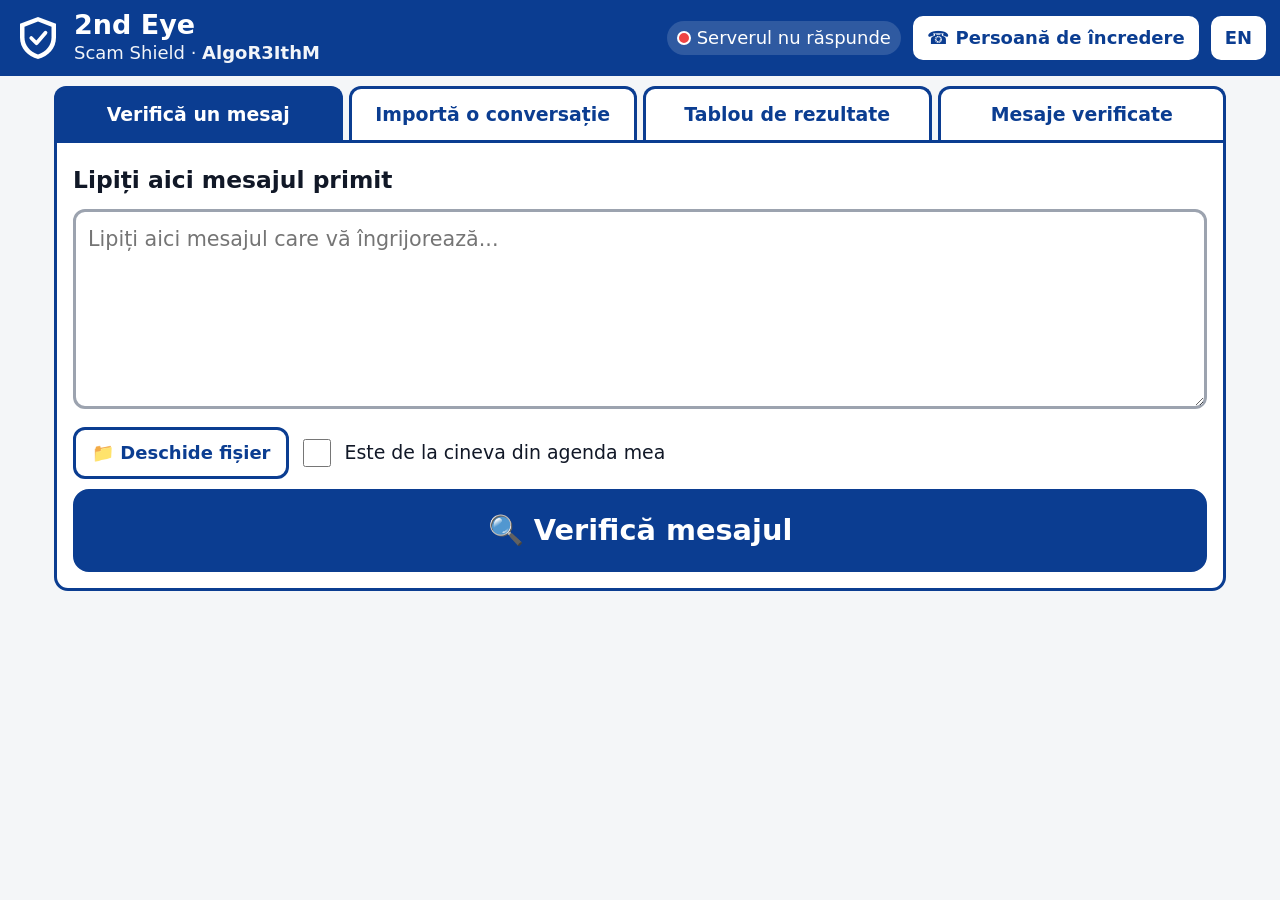
==== commit fb2a118a: "Live 'Mesaje verificate' tab + red/amber alert banner in web UI; desktop alert shows score bar, flag" ====
--- a/web/index.html
+++ b/web/index.html
@@ -177,10 +177,12 @@
   <button class="hbtn" id="btnLang" type="button" aria-label="Limba / Language">EN</button>
 </header>
 
+<div id="liveAlert" class="hidden" role="alert" style="max-width:1100px;margin:12px auto;padding:0 16px"></div>
 <nav role="tablist">
   <button role="tab" id="tabCheck" aria-selected="true" aria-controls="pCheck" data-i="tabCheck"></button>
   <button role="tab" id="tabImp" aria-selected="false" aria-controls="pImp" data-i="tabImp"></button>
   <button role="tab" id="tabDash" aria-selected="false" aria-controls="pDash" data-i="tabDash"></button>
+  <button role="tab" id="tabLive" aria-selected="false" aria-controls="pLive" data-i="tabLive"></button>
 </nav>
 
 <main>
@@ -254,6 +256,15 @@
     <thead><tr><th>ID</th><th data-i="colVerdict"></th><th data-i="colType"></th><th data-i="colScore"></th><th data-i="colFirst"></th><th data-i="colFlags"></th></tr></thead>
     <tbody id="tbody"></tbody>
   </table></div>
+</section>
+
+<section class="panel hidden" id="pLive" role="tabpanel">
+  <h2 data-i="liveTitle"></h2>
+  <div id="liveStatus" class="hint" aria-live="polite"></div>
+  <div class="hint" data-i="liveNote"></div>
+  <div class="row"><button class="btn" id="liveClear" type="button"><span aria-hidden="true">&#128465;</span> <span data-i="liveClear"></span></button></div>
+  <div class="hint" data-i="liveOpen"></div>
+  <div id="liveList"></div>
 </section>
 </main>
 
@@ -325,7 +336,11 @@
   impMsgs:" mesaje",
   fmt_whatsapp_web:"Format recunoscut: WhatsApp (copiat din WhatsApp Web sau desktop)", fmt_whatsapp_android:"Format recunoscut: WhatsApp (export Android)",
   fmt_whatsapp_ios:"Format recunoscut: WhatsApp (export iPhone)", fmt_telegram:"Format recunoscut: Telegram",
-  fmt_generic:"Format recunoscut: rânduri de tipul „Nume: mesaj”", fmt_plain:"Format: text simplu"
+  fmt_generic:"Format recunoscut: rânduri de tipul „Nume: mesaj”", fmt_plain:"Format: text simplu",
+  tabLive:"Mesaje verificate", liveTitle:"Mesaje verificate automat (WhatsApp și Gmail)", liveOn:"pornit", liveOff:"oprit",
+  liveClear:"Șterge lista", liveNote:"Mesajele stau doar în memoria acestui calculator și dispar la oprire.",
+  liveEmpty:"Încă nu am verificat nicio conversație.", liveQuiet:"fără alertă: nu cere nimic", liveMsgs:" mesaje",
+  liveScore:"scor ", liveOpen:"Apăsați pe un rând ca să vedeți conversația."
  },
  en:{
   loveTitle:"Signs of a fake love story", loveYes:"⚠ Found", loveNo:"✔ Not found",
@@ -374,7 +389,11 @@
   impMsgs:" messages",
   fmt_whatsapp_web:"Format recognised: WhatsApp (copied from WhatsApp Web or desktop)", fmt_whatsapp_android:"Format recognised: WhatsApp (Android export)",
   fmt_whatsapp_ios:"Format recognised: WhatsApp (iPhone export)", fmt_telegram:"Format recognised: Telegram",
-  fmt_generic:"Format recognised: lines like \"Name: message\"", fmt_plain:"Format: plain text"
+  fmt_generic:"Format recognised: lines like \"Name: message\"", fmt_plain:"Format: plain text",
+  tabLive:"Checked messages", liveTitle:"Messages checked automatically (WhatsApp and Gmail)", liveOn:"on", liveOff:"off",
+  liveClear:"Clear the list", liveNote:"Messages stay only in this computer's memory and disappear when it stops.",
+  liveEmpty:"No conversation checked yet.", liveQuiet:"no alert: it asks for nothing", liveMsgs:" messages",
+  liveScore:"score ", liveOpen:"Press a row to see the conversation."
  }
 };
 var FLAGS = {
@@ -688,11 +707,129 @@
 
 /* ---------- tabs / lang ---------- */
 function selectTab(which){
-  var m = {check:["tabCheck","pCheck"], imp:["tabImp","pImp"], dash:["tabDash","pDash"]};
+  var m = {check:["tabCheck","pCheck"], imp:["tabImp","pImp"], dash:["tabDash","pDash"], live:["tabLive","pLive"]};
   Object.keys(m).forEach(function(k){
     $(m[k][0]).setAttribute("aria-selected", k===which); $(m[k][1]).classList.toggle("hidden", k!==which);
   });
-}
+  if(which==="live") liveStart(); else liveStop();
+}
+$("tabLive").onclick=function(){ selectTab("live"); };
+
+/* ---------- live: conversations read by the watchers (memory only, text via textContent) ---------- */
+var live = { timer:null, open:null, sig:{}, data:null, seen:null, on:false };
+function liveStop(){ live.on=false; }
+function liveStart(){ live.on=true; liveRender(); livePoll(); }
+function livePoll(){
+  fetch("/api/live",{cache:"no-store"}).then(function(r){ return r.json(); })
+    .then(function(d){ live.data=d; liveAlertCheck(d); if(live.on) liveRender(); })
+    .catch(function(){ live.data=null; if(live.on) liveRender(); });
+}
+live.timer = setInterval(livePoll, 2000); livePoll();   /* global: alerts work on every tab */
+function liveKey(it){ return String(it.service)+"|"+String(it.id); }
+function liveAlertCheck(d){
+  var items = Array.isArray(d && d.items)? d.items : [], first = live.seen===null, hit = null;
+  if(first) live.seen = {};
+  items.forEach(function(it){
+    var r = it.result||{}, k = liveKey(it), s = String(r.verdict)+"|"+String(r.risk_score);
+    if(live.seen[k]!==s){
+      live.seen[k] = s;
+      if(!first && !hit && (r.verdict==="SCAM"||r.verdict==="SUSPICIOUS")) hit = it;   /* items are newest first */
+    }
+  });
+  if(hit) liveBanner(hit);
+}
+function liveBanner(it){
+  var r = it.result||{}, v = r.verdict==="SCAM"?"SCAM":"SUSPICIOUS", k = liveKey(it), box = $("liveAlert");
+  clear(box);
+  var card = el("div","result "+v);
+  var head = el("div","vhead");
+  var ic = el("div","vicon",ICON[v]); ic.setAttribute("aria-hidden","true"); head.appendChild(ic);
+  head.appendChild(el("div","vlabel", EMO[v]+" "+t("v_"+v))); card.appendChild(head);
+  card.appendChild(el("div",null,(it.service==="gmail"?"✉ Gmail":"💬 WhatsApp")+" · "+String(it.sender||"")+" · "+
+    (lang==="ro"?"Scor ":"Score ")+(r.risk_score==null?"-":r.risk_score)+"/100"));
+  var warn = (r.warning && (r.warning[lang]||r.warning.ro)) || "";
+  if(warn) card.appendChild(el("div","warning",warn));
+  var flags = Array.isArray(r.red_flags)? r.red_flags : [];
+  if(flags.length){ var tg = el("div","tags"); flags.forEach(function(f){ tg.appendChild(el("span","tag","• "+flagName(f))); }); card.appendChild(tg); }
+  var acts = el("div","acts");
+  var see = el("button","btn",(lang==="ro"?"Vezi conversația":"See the conversation")); see.type="button";
+  see.onclick = function(){ box.classList.add("hidden"); clear(box); live.open=k; live.touched=true; delete live.sig[k]; selectTab("live"); };
+  var cl = el("button","btn",t("close")); cl.type="button";
+  cl.onclick = function(){ box.classList.add("hidden"); clear(box); };
+  acts.appendChild(see); acts.appendChild(cl); card.appendChild(acts);
+  box.appendChild(card); box.classList.remove("hidden");
+  try{ var AC = window.AudioContext||window.webkitAudioContext; if(AC){ var ac=new AC(), o=ac.createOscillator(), g=ac.createGain();
+    o.frequency.value=880; g.gain.value=0.15; o.connect(g); g.connect(ac.destination); o.start(); o.stop(ac.currentTime+0.35); } }catch(e){}
+}
+function liveRender(){
+  var d = live.data || {whatsapp:{on:false}, gmail:{on:false}, items:[]};
+  var items = Array.isArray(d.items)? d.items : [];
+  var cnt = {SCAM:0,SUSPICIOUS:0,SAFE:0};
+  items.forEach(function(it){ var v=(it.result||{}).verdict; if(cnt[v]!==undefined) cnt[v]++; });
+  function onoff(x){ return (x&&x.on)? "✔ "+t("liveOn") : "✖ "+t("liveOff"); }
+  $("liveStatus").textContent = "WhatsApp: "+onoff(d.whatsapp)+" · Gmail: "+onoff(d.gmail)+" · "+
+    ICON.SCAM+" SCAM "+cnt.SCAM+" · "+ICON.SUSPICIOUS+" SUSPICIOUS "+cnt.SUSPICIOUS+" · "+ICON.SAFE+" SAFE "+cnt.SAFE;
+  var list = $("liveList"), keep = {}, order = [];
+  items.forEach(function(it){
+    var key = String(it.service)+"|"+String(it.id); order.push(key); keep[key]=it;
+  });
+  /* remove rows that disappeared */
+  Array.prototype.slice.call(list.children).forEach(function(n){ if(!keep[n.getAttribute("data-k")]){ list.removeChild(n); delete live.sig[n.getAttribute("data-k")]; if(live.open===n.getAttribute("data-k")) live.open=null; } });
+  if(!items.length){ if(!list.firstChild || !list.firstChild.classList.contains("liveEmpty")){ clear(list); var e0=el("div","hint liveEmpty",t("liveEmpty")); e0.setAttribute("data-k",""); list.appendChild(e0);} return; }
+  var em = list.querySelector(".liveEmpty"); if(em) list.removeChild(em);
+  if(live.open===null && !live.touched){   /* newest SCAM / SUSPICIOUS open by default, warning visible */
+    for(var ai=0; ai<order.length; ai++){ var av=(keep[order[ai]].result||{}).verdict;
+      if(av==="SCAM"||av==="SUSPICIOUS"){ live.open=order[ai]; delete live.sig[order[ai]]; break; } }
+  }
+  if(!live.touched && live.open && keep[live.open]){ order.splice(order.indexOf(live.open),1); order.unshift(live.open); }
+  order.forEach(function(key, idx){
+    var it = keep[key], r = it.result || {}, sig = JSON.stringify([it.time, r]);
+    var node = list.querySelector('[data-k="'+CSS.escape(key)+'"]');
+    if(!node || live.sig[key]!==sig){
+      var fresh = liveRow(key, it);
+      if(node) list.replaceChild(fresh, node); else list.appendChild(fresh);
+      node = fresh; live.sig[key]=sig;
+    }
+    if(list.children[idx]!==node) list.insertBefore(node, list.children[idx]||null);
+  });
+}
+function liveRow(key, it){
+  var r = it.result || {}, v = (r.verdict==="SAFE"||r.verdict==="SUSPICIOUS"||r.verdict==="SCAM")? r.verdict : "SUSPICIOUS";
+  var wrap = el("div","liveItem"); wrap.setAttribute("data-k", key);
+  wrap.style.cssText = "border:3px solid "+VCOLOR[v]+";border-radius:12px;margin:0 0 12px;background:#fff";
+  var b = el("button","liveRow"); b.type="button";
+  b.style.cssText = "display:block;width:100%;text-align:left;font-size:18px;padding:12px;background:transparent;border:0;cursor:pointer;color:inherit";
+  b.setAttribute("aria-expanded", live.open===key ? "true":"false");
+  var svc = it.service==="gmail" ? "✉ Gmail" : "💬 WhatsApp";
+  var l1 = el("div",null); l1.style.fontWeight="700";
+  l1.appendChild(el("span",null, svc+" · ")); l1.appendChild(el("span",null, String(it.sender||"")));
+  var tm = String(it.time||"").replace("T"," "); l1.appendChild(el("span",null," · "+tm));
+  var l2 = el("div",null); l2.style.marginTop="4px";
+  var vb = el("span",null, ICON[v]+" "+vLabel(r)); vb.style.cssText="background:"+VCOLOR[v]+";color:#fff;padding:2px 10px;border-radius:8px;font-weight:700";
+  l2.appendChild(vb);
+  var n = Array.isArray(r.per_message)? r.per_message.length : 0;
+  l2.appendChild(el("span",null," · "+t("liveScore")+(r.risk_score==null?"-":r.risk_score)+"/100 · "+(r.scam_type||"-")+" · "+n+t("liveMsgs")));
+  b.appendChild(l1); b.appendChild(l2);
+  if(it.quiet){ var q=el("div",null,"ℹ "+t("liveQuiet")); q.style.marginTop="4px"; b.appendChild(q); }
+  var det = el("div",null); det.id = "liveDet-"+key.replace(/[^A-Za-z0-9_-]/g,"_"); det.style.padding="0 12px 12px";
+  b.onclick = function(){
+    var was = live.open===key; live.open = was? null : key; live.touched = true;
+    Array.prototype.slice.call($("liveList").querySelectorAll(".liveItem")).forEach(function(w){
+      var k=w.getAttribute("data-k"), d2=w.lastChild; w.firstChild.setAttribute("aria-expanded", live.open===k?"true":"false");
+      if(live.open!==k) clear(d2);
+    });
+    if(!was) liveDetail(det, r);
+  };
+  wrap.appendChild(b); wrap.appendChild(det);
+  if(live.open===key) setTimeout(function(){ liveDetail(det, r); }, 0);
+  return wrap;
+}
+function liveDetail(det, r){
+  var prev = curBox; renderResult(r, false, det.id); curBox = prev;
+}
+$("liveClear").onclick = function(){
+  fetch("/api/live",{method:"DELETE"}).catch(function(){}).then(function(){ live.open=null; live.touched=false; live.sig={}; clear($("liveList")); livePoll(); });
+};
 $("tabImp").onclick=function(){ selectTab("imp"); };
 $("tabCheck").onclick=function(){ selectTab("check"); };
 $("tabDash").onclick=function(){ selectTab("dash"); };
